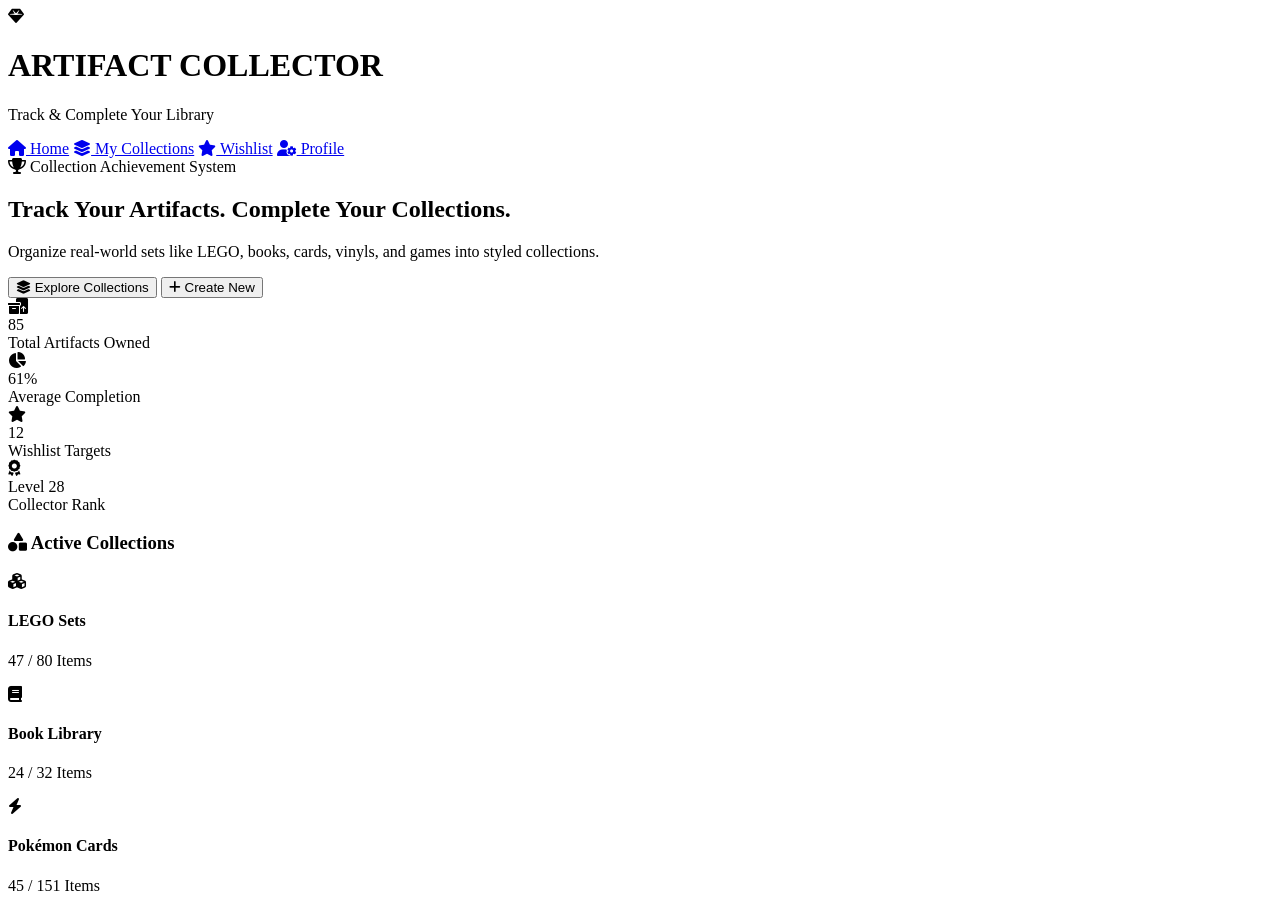
==== mockup.html @ 3ff675e4 "Lab 3 1 commit" ====
<!DOCTYPE html>
<html lang="en">
<head>
  <meta charset="UTF-8">
  <meta name="viewport" content="width=device-width, initial-scale=1.0">
  <title>Artifact Collector</title>
  <link rel="stylesheet" href="static/brand.css">
  <link rel="stylesheet" href="https://cdnjs.cloudflare.com/ajax/libs/font-awesome/6.4.0/css/all.min.css">
</head>
<body>

  <!-- HEADER / NAVIGATION -->
  <header class="navbar">
    <div class="brand">
      <i class="fa-solid fa-gem logo-icon"></i>
      <div>
        <h1 class="brand-title">ARTIFACT COLLECTOR</h1>
        <p class="brand-sub">Track & Complete Your Library</p>
      </div>
    </div>
    <nav class="nav-links">
      <a href="#" class="nav-btn active"><i class="fa-solid fa-house"></i> Home</a>
      <a href="#" class="nav-btn"><i class="fa-solid fa-layer-group"></i> My Collections</a>
      <a href="#" class="nav-btn"><i class="fa-solid fa-star"></i> Wishlist</a>
      <a href="#" class="nav-btn"><i class="fa-solid fa-user-gear"></i> Profile</a>
    </nav>
  </header>

  <!-- MAIN CONTENT CONTAINER -->
  <main class="container">
    
    <!-- HERO BANNER -->
    <section class="hero-banner">
      <div class="hero-text">
        <span class="badge"><i class="fa-solid fa-trophy"></i> Collection Achievement System</span>
        <h2>Track Your Artifacts. Complete Your Collections.</h2>
        <p>Organize real-world sets like LEGO, books, cards, vinyls, and games into styled collections.</p>
        <div class="hero-buttons">
          <button class="btn btn-primary"><i class="fa-solid fa-layer-group"></i> Explore Collections</button>
          <button class="btn btn-secondary"><i class="fa-solid fa-plus"></i> Create New</button>
        </div>
      </div>
    </section>

    <!-- STATS GRID -->
    <section class="stats-grid">
      <div class="stat-card">
        <i class="fa-solid fa-boxes-packing stat-icon text-blue"></i>
        <div>
          <div class="stat-value">85</div>
          <div class="stat-label">Total Artifacts Owned</div>
        </div>
      </div>
      <div class="stat-card">
        <i class="fa-solid fa-chart-pie stat-icon text-emerald"></i>
        <div>
          <div class="stat-value">61%</div>
          <div class="stat-label">Average Completion</div>
        </div>
      </div>
      <div class="stat-card">
        <i class="fa-solid fa-star stat-icon text-yellow"></i>
        <div>
          <div class="stat-value">12</div>
          <div class="stat-label">Wishlist Targets</div>
        </div>
      </div>
      <div class="stat-card">
        <i class="fa-solid fa-award stat-icon text-purple"></i>
        <div>
          <div class="stat-value">Level 28</div>
          <div class="stat-label">Collector Rank</div>
        </div>
      </div>
    </section>

    <!-- ACTIVE COLLECTIONS GRID -->
    <section class="collections-section">
      <h3 class="section-title"><i class="fa-solid fa-shapes"></i> Active Collections</h3>
      <div class="collection-grid">
        
        <!-- Collection Card 1 -->
        <div class="collection-card">
          <div class="card-header">
            <i class="fa-solid fa-cubes card-icon text-yellow"></i>
            <div>
              <h4>LEGO Sets</h4>
              <p>47 / 80 Items</p>
            </div>
          </div>
          <div class="progress-bar-bg">
            <div class="progress-bar-fill" style="width: 59%;"></div>
          </div>
        </div>

        <!-- Collection Card 2 -->
        <div class="collection-card">
          <div class="card-header">
            <i class="fa-solid fa-book card-icon text-emerald"></i>
            <div>
              <h4>Book Library</h4>
              <p>24 / 32 Items</p>
            </div>
          </div>
          <div class="progress-bar-bg">
            <div class="progress-bar-fill" style="width: 75%;"></div>
          </div>
        </div>

        <!-- Collection Card 3 -->
        <div class="collection-card">
          <div class="card-header">
            <i class="fa-solid fa-bolt card-icon text-red"></i>
            <div>
              <h4>Pokémon Cards</h4>
              <p>45 / 151 Items</p>
            </div>
          </div>
          <div class="progress-bar-bg">
            <div class="progress-bar-fill" style="width: 30%;"></div>
          </div>
        </div>

      </div>
    </section>

  </main>

</body>
</html>
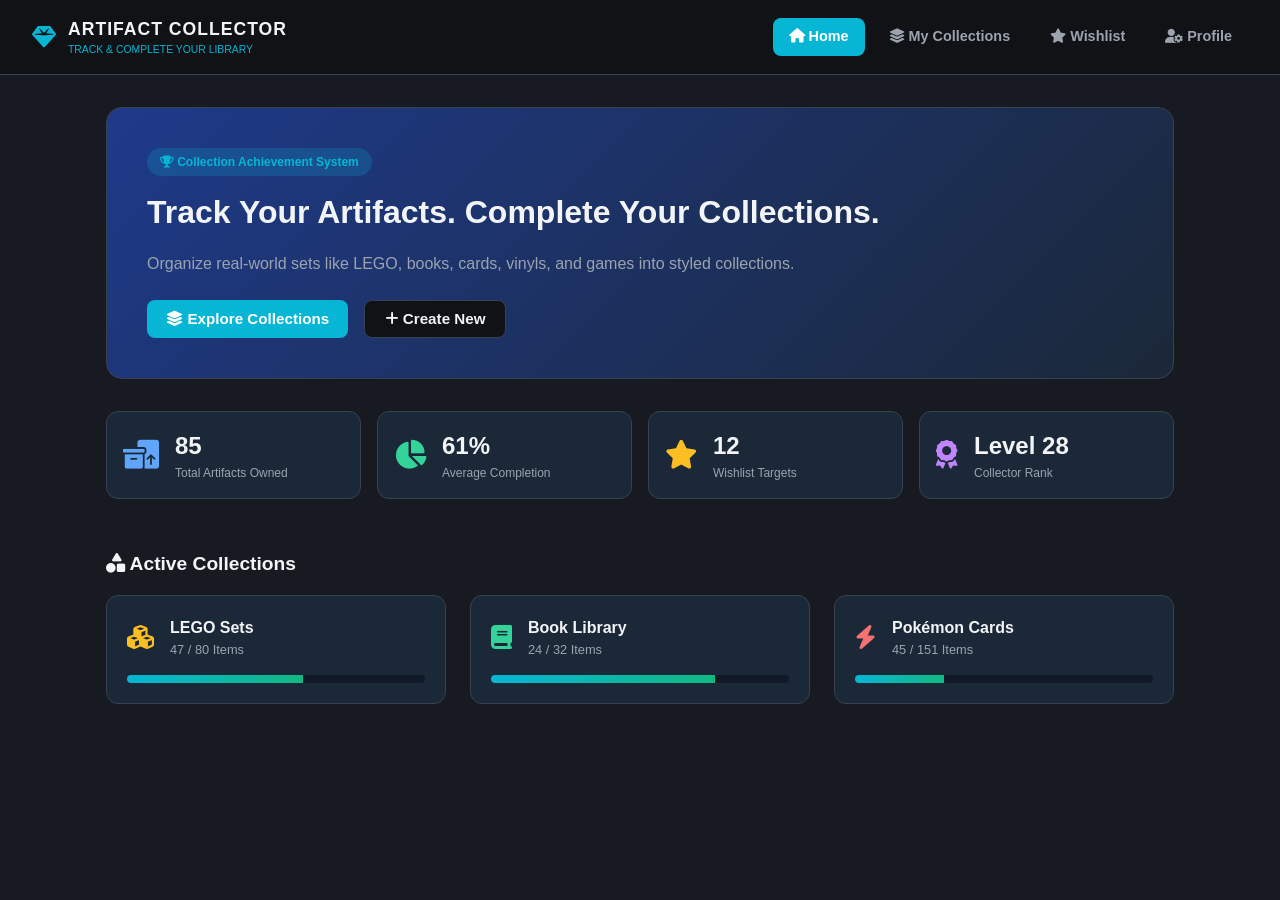
==== commit 76ae2013: "lab 3 2 commit" ====
--- a/mockup.html
+++ b/mockup.html
@@ -4,7 +4,7 @@
   <meta charset="UTF-8">
   <meta name="viewport" content="width=device-width, initial-scale=1.0">
   <title>Artifact Collector</title>
-  <link rel="stylesheet" href="static/brand.css">
+  <link rel="stylesheet" href="Static/brand.css">
   <link rel="stylesheet" href="https://cdnjs.cloudflare.com/ajax/libs/font-awesome/6.4.0/css/all.min.css">
 </head>
 <body>
--- a/Static/brand.css
+++ b/Static/brand.css
@@ -0,0 +1,508 @@
+/* =========================================
+   COLLECTION COMPLETIONIST
+   Lab 3 - CSS and Responsive Design
+   ========================================= */
+
+/* Brand colors */
+:root {
+  --bg-dark: #171a21;
+  --bg-card: #1b2838;
+  --bg-header: #101216;
+
+  --brand: #06b6d4;
+  --accent: #10b981;
+
+  --text-main: #f3f4f6;
+  --text-muted: #9ca3af;
+
+  --border-color: #374151;
+  --progress-bg: #111827;
+
+  --blue: #60a5fa;
+  --emerald: #34d399;
+  --yellow: #fbbf24;
+  --purple: #c084fc;
+  --red: #f87171;
+}
+
+
+/* =========================================
+   BASIC PAGE SETUP
+   ========================================= */
+
+* {
+  box-sizing: border-box;
+}
+
+html {
+  scroll-behavior: smooth;
+}
+
+body {
+  margin: 0;
+  padding: 0;
+  font-family: "Segoe UI", Tahoma, Geneva, Verdana, sans-serif;
+  background-color: var(--bg-dark);
+  color: var(--text-main);
+  line-height: 1.5;
+}
+
+
+/* =========================================
+   KEYBOARD ACCESSIBILITY
+   ========================================= */
+
+:focus-visible {
+  outline: 3px solid var(--brand);
+  outline-offset: 3px;
+}
+
+
+/* =========================================
+   HEADER / NAVIGATION
+   ========================================= */
+
+.navbar {
+  background-color: var(--bg-header);
+  border-bottom: 1px solid var(--border-color);
+  padding: 1rem 2rem;
+
+  display: flex;
+  justify-content: space-between;
+  align-items: center;
+
+  gap: 1.5rem;
+}
+
+.brand {
+  display: flex;
+  align-items: center;
+  gap: 0.75rem;
+}
+
+.logo-icon {
+  font-size: 1.5rem;
+  color: var(--brand);
+}
+
+.brand-title {
+  margin: 0;
+  font-size: 1.1rem;
+  font-weight: 800;
+  letter-spacing: 1px;
+}
+
+.brand-sub {
+  margin: 0;
+  font-size: 0.65rem;
+  color: var(--brand);
+  text-transform: uppercase;
+}
+
+
+/* Navigation links */
+
+.nav-links {
+  display: flex;
+  gap: 0.5rem;
+  flex-wrap: wrap;
+}
+
+.nav-btn {
+  color: var(--text-muted);
+  text-decoration: none;
+
+  padding: 0.5rem 1rem;
+  border-radius: 8px;
+
+  font-size: 0.9rem;
+  font-weight: 600;
+
+  transition: background-color 0.2s, color 0.2s;
+}
+
+.nav-btn:hover,
+.nav-btn.active {
+  background-color: var(--brand);
+  color: #ffffff;
+}
+
+
+/* =========================================
+   MAIN PAGE CONTAINER
+   ========================================= */
+
+.container {
+  width: 100%;
+  max-width: 1100px;
+
+  margin: 2rem auto;
+  padding: 0 1rem;
+
+  display: flex;
+  flex-direction: column;
+  gap: 2rem;
+}
+
+
+/* =========================================
+   HERO SECTION
+   ========================================= */
+
+.hero-banner {
+  background: linear-gradient(
+    135deg,
+    #1e3a8a 0%,
+    var(--bg-card) 100%
+  );
+
+  border: 1px solid var(--border-color);
+  border-radius: 16px;
+
+  padding: 2.5rem;
+}
+
+.badge {
+  display: inline-block;
+
+  background: rgba(6, 182, 212, 0.2);
+  color: var(--brand);
+
+  padding: 0.3rem 0.8rem;
+  border-radius: 20px;
+
+  font-size: 0.75rem;
+  font-weight: 700;
+}
+
+.hero-banner h2 {
+  font-size: 2rem;
+  margin: 0.75rem 0;
+}
+
+.hero-banner p {
+  color: var(--text-muted);
+  margin-bottom: 1.5rem;
+}
+
+
+/* =========================================
+   BUTTONS
+   ========================================= */
+
+.hero-buttons {
+  display: flex;
+  gap: 1rem;
+  flex-wrap: wrap;
+}
+
+.btn {
+  padding: 0.6rem 1.2rem;
+
+  border-radius: 8px;
+  border: none;
+
+  font-weight: 700;
+  cursor: pointer;
+
+  font-size: 0.95rem;
+}
+
+.btn-primary {
+  background-color: var(--brand);
+  color: #ffffff;
+}
+
+.btn-secondary {
+  background-color: var(--bg-header);
+  color: var(--text-main);
+
+  border: 1px solid var(--border-color);
+}
+
+.btn:hover {
+  filter: brightness(1.1);
+}
+
+
+/* =========================================
+   STATS SECTION
+   ========================================= */
+
+.stats-grid {
+  display: grid;
+
+  grid-template-columns:
+    repeat(auto-fit, minmax(200px, 1fr));
+
+  gap: 1rem;
+}
+
+.stat-card {
+  background-color: var(--bg-card);
+
+  border: 1px solid var(--border-color);
+  border-radius: 12px;
+
+  padding: 1rem;
+
+  display: flex;
+  align-items: center;
+
+  gap: 1rem;
+}
+
+.stat-icon {
+  font-size: 1.8rem;
+}
+
+.stat-value {
+  font-size: 1.5rem;
+  font-weight: 800;
+}
+
+.stat-label {
+  font-size: 0.75rem;
+  color: var(--text-muted);
+}
+
+
+/* =========================================
+   ICON COLORS
+   ========================================= */
+
+.text-blue {
+  color: var(--blue);
+}
+
+.text-emerald {
+  color: var(--emerald);
+}
+
+.text-yellow {
+  color: var(--yellow);
+}
+
+.text-purple {
+  color: var(--purple);
+}
+
+.text-red {
+  color: var(--red);
+}
+
+
+/* =========================================
+   COLLECTIONS
+   ========================================= */
+
+.collections-section {
+  width: 100%;
+}
+
+.section-title {
+  font-size: 1.2rem;
+  margin-bottom: 1rem;
+}
+
+.collection-grid {
+  display: grid;
+
+  grid-template-columns:
+    repeat(auto-fit, minmax(280px, 1fr));
+
+  gap: 1.5rem;
+}
+
+.collection-card {
+  background-color: var(--bg-card);
+
+  border: 1px solid var(--border-color);
+  border-radius: 12px;
+
+  padding: 1.25rem;
+}
+
+.card-header {
+  display: flex;
+  align-items: center;
+
+  gap: 1rem;
+  margin-bottom: 1rem;
+}
+
+.card-header h4 {
+  margin: 0;
+  font-size: 1rem;
+}
+
+.card-header p {
+  margin: 0;
+
+  font-size: 0.8rem;
+  color: var(--text-muted);
+}
+
+.card-icon {
+  font-size: 1.5rem;
+}
+
+
+/* =========================================
+   PROGRESS BARS
+   ========================================= */
+
+.progress-bar-bg {
+  background-color: var(--progress-bg);
+
+  height: 8px;
+  border-radius: 4px;
+
+  overflow: hidden;
+}
+
+.progress-bar-fill {
+  background: linear-gradient(
+    90deg,
+    var(--brand),
+    var(--accent)
+  );
+
+  height: 100%;
+}
+
+
+/* =========================================
+   FORM
+   ========================================= */
+
+.form-grid {
+  display: grid;
+
+  grid-template-columns:
+    repeat(2, minmax(0, 1fr));
+
+  gap: 1.25rem;
+}
+
+.form-group {
+  display: flex;
+  flex-direction: column;
+}
+
+.form-group label {
+  margin-bottom: 0.4rem;
+
+  font-weight: 700;
+}
+
+.form-input {
+  width: 100%;
+
+  padding: 0.7rem;
+
+  border-radius: 8px;
+  border: 1px solid var(--border-color);
+
+  background-color: var(--bg-header);
+  color: var(--text-main);
+
+  font: inherit;
+}
+
+.form-input::placeholder {
+  color: var(--text-muted);
+}
+
+.help-text {
+  margin-top: 0.35rem;
+
+  font-size: 0.8rem;
+  color: var(--text-muted);
+}
+
+
+/* =========================================
+   RESPONSIVE DESIGN
+   ========================================= */
+
+@media (max-width: 700px) {
+
+  .navbar {
+    padding: 1rem;
+    align-items: flex-start;
+
+    flex-direction: column;
+  }
+
+  .nav-links {
+    width: 100%;
+    flex-direction: column;
+  }
+
+  .nav-btn {
+    width: 100%;
+    text-align: center;
+  }
+
+  .container {
+    margin: 1rem auto;
+    padding: 0 0.75rem;
+  }
+
+  .hero-banner {
+    padding: 1.5rem;
+  }
+
+  .hero-banner h2 {
+    font-size: 1.5rem;
+  }
+
+  .hero-buttons {
+    flex-direction: column;
+  }
+
+  .btn {
+    width: 100%;
+  }
+
+  .stats-grid {
+    grid-template-columns: 1fr;
+  }
+
+  .collection-grid {
+    grid-template-columns: 1fr;
+  }
+
+  .form-grid {
+    grid-template-columns: 1fr;
+  }
+}
+
+
+/* =========================================
+   EXTRA SMALL SCREENS
+   ========================================= */
+
+@media (max-width: 450px) {
+
+  .brand-title {
+    font-size: 0.95rem;
+  }
+
+  .brand-sub {
+    font-size: 0.6rem;
+  }
+
+  .hero-banner h2 {
+    font-size: 1.35rem;
+  }
+
+  .hero-banner p {
+    font-size: 0.9rem;
+  }
+
+  .collection-card {
+    padding: 1rem;
+  }
+}
